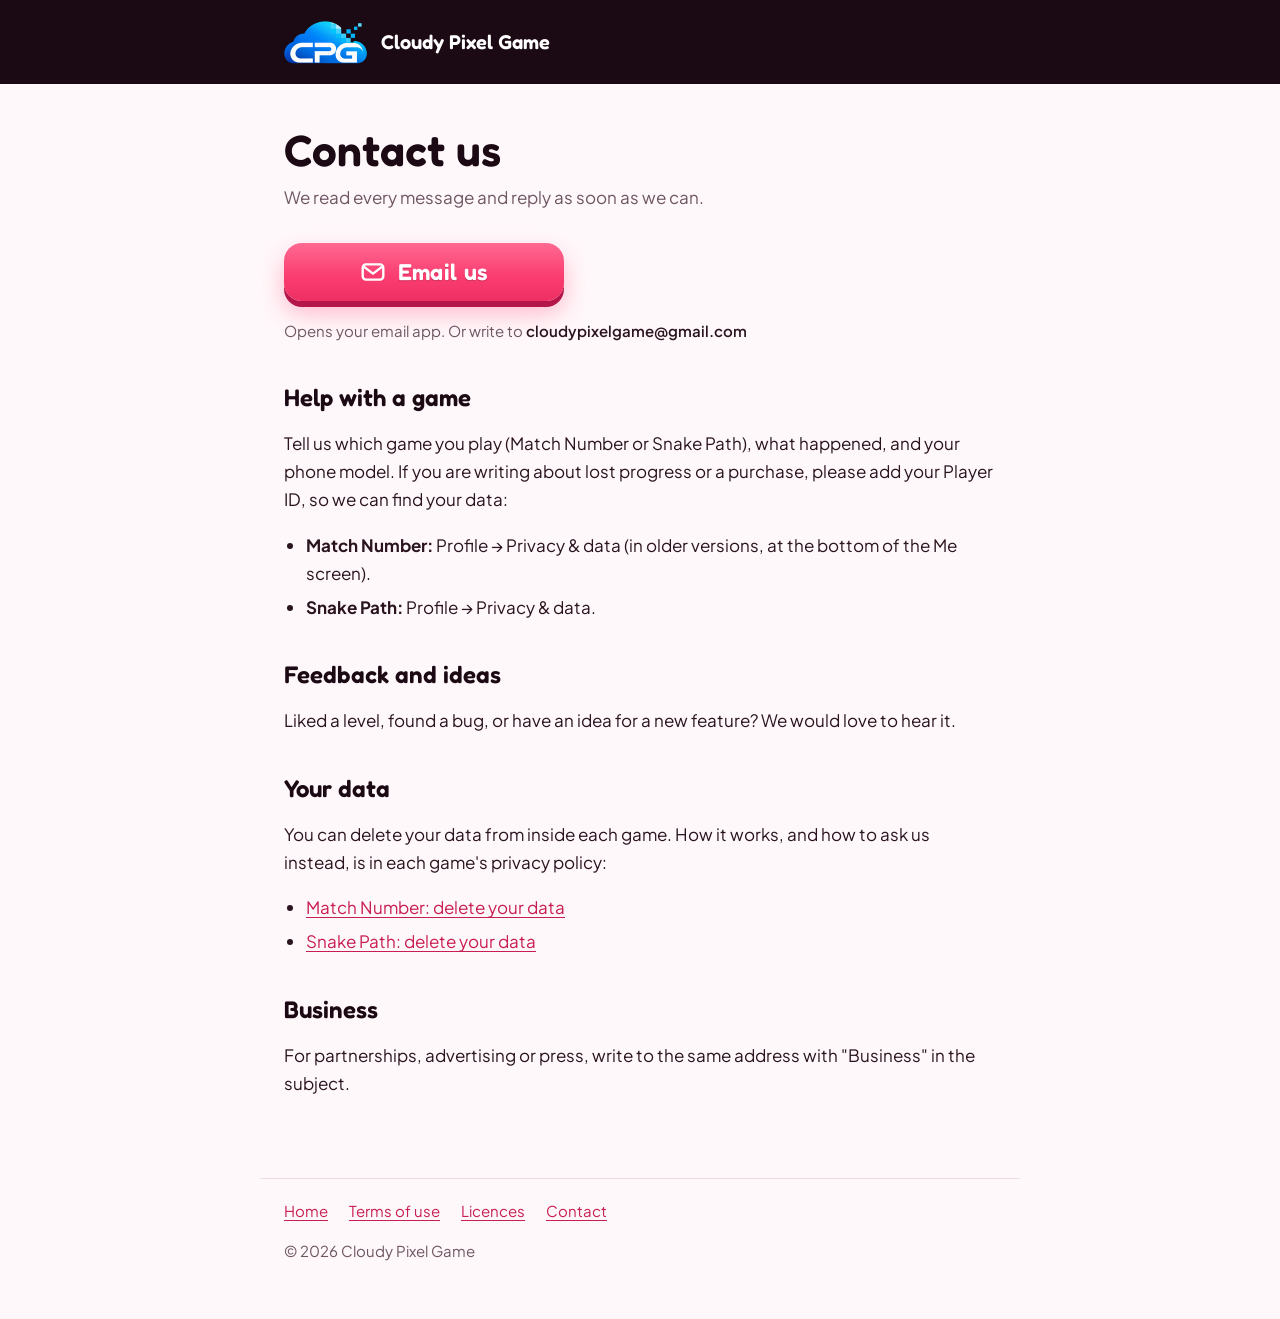
==== contact.html @ dd8f9dd3 "Add Contact us page with Email us button; footers link to it" ====
<!doctype html>
<html lang="en">
<head>
  <meta charset="utf-8">
  <meta name="viewport" content="width=device-width, initial-scale=1">
  <title>Contact us – Cloudy Pixel Game</title>
  <meta name="description" content="Contact Cloudy Pixel Game about Match Number, Snake Path, your progress, purchases or your data.">
  <link rel="icon" href="favicon.png">
  <link rel="preconnect" href="https://fonts.googleapis.com">
  <link rel="preconnect" href="https://fonts.gstatic.com" crossorigin>
  <link href="https://fonts.googleapis.com/css2?family=Fredoka:wght@600&family=Plus+Jakarta+Sans:wght@400;600&display=swap" rel="stylesheet">
  <link rel="stylesheet" href="style.css">
</head>
<body>
  <header class="band">
    <div class="band-inner">
      <img src="cpg-logo.png" alt="Cloudy Pixel Game logo" width="83" height="44">
      <a href="./">Cloudy Pixel Game</a>
    </div>
  </header>

  <main class="doc">
    <h1>Contact us</h1>
    <p class="updated">We read every message and reply as soon as we can.</p>

    <div class="cta">
      <a class="mail-button" href="mailto:cloudypixelgame@gmail.com">
        <svg viewBox="0 0 24 24" width="26" height="26" aria-hidden="true" focusable="false"><rect x="2.5" y="5" width="19" height="14" rx="3" fill="none" stroke="currentColor" stroke-width="2.2"/><path d="M3.5 7l8.5 6.5L20.5 7" fill="none" stroke="currentColor" stroke-width="2.2" stroke-linecap="round" stroke-linejoin="round"/></svg>
        <span>Email us</span>
      </a>
      <p class="cta-note">Opens your email app. Or write to <strong>cloudypixelgame@gmail.com</strong></p>
    </div>

    <h2>Help with a game</h2>
    <p>Tell us which game you play (Match Number or Snake Path), what happened, and your phone model. If you are writing about lost progress or a purchase, please add your Player ID, so we can find your data:</p>
    <ul>
      <li><strong>Match Number:</strong> Profile → Privacy &amp; data (in older versions, at the bottom of the Me screen).</li>
      <li><strong>Snake Path:</strong> Profile → Privacy &amp; data.</li>
    </ul>

    <h2>Feedback and ideas</h2>
    <p>Liked a level, found a bug, or have an idea for a new feature? We would love to hear it.</p>

    <h2>Your data</h2>
    <p>You can delete your data from inside each game. How it works, and how to ask us instead, is in each game's privacy policy:</p>
    <ul>
      <li><a href="match-number/privacy-policy.html#delete-data">Match Number: delete your data</a></li>
      <li><a href="snake-path/privacy-policy.html#delete-data">Snake Path: delete your data</a></li>
    </ul>

    <h2>Business</h2>
    <p>For partnerships, advertising or press, write to the same address with "Business" in the subject.</p>
  </main>

  <footer>
    <a href="./">Home</a>
    <a href="terms.html">Terms of use</a>
    <a href="licences.html">Licences</a>
    <a href="contact.html">Contact</a>
    <p>© 2026 Cloudy Pixel Game</p>
  </footer>
</body>
</html>
---- style.css ----
:root {
  --rose-deep: #1B0913;
  --rose: #FB3E72;
  --gold: #FFC93C;
  --paper: #FFF8FA;
  --ink: #2A1420;
  --muted: #6E5663;
  --line: #F1DCE4;
}

* { box-sizing: border-box; }

html { -webkit-text-size-adjust: 100%; }

body {
  margin: 0;
  background: var(--paper);
  color: var(--ink);
  font-family: "Plus Jakarta Sans", system-ui, -apple-system, "Segoe UI", Roboto, sans-serif;
  font-size: 17px;
  line-height: 1.65;
}

a { color: #C81E52; text-underline-offset: 3px; }
a:hover { color: var(--rose); }
a:focus-visible { outline: 3px solid var(--gold); outline-offset: 2px; border-radius: 4px; }

h1, h2, h3 {
  font-family: "Fredoka", "Plus Jakarta Sans", system-ui, sans-serif;
  font-weight: 600;
  line-height: 1.2;
  color: var(--rose-deep);
}

/* Top band: the game's own Rose surface */
.band {
  background: var(--rose-deep);
  color: #fff;
}
.band-inner {
  max-width: 760px;
  margin: 0 auto;
  padding: 20px 24px;
  display: flex;
  align-items: center;
  gap: 14px;
}
.band img { width: auto; height: 44px; display: block; }
.band a { color: #fff; text-decoration: none; font-family: "Fredoka", sans-serif; font-weight: 600; font-size: 20px; }

main {
  max-width: 760px;
  margin: 0 auto;
  padding: 40px 24px 64px;
}

/* Home page hero: a row of number tiles with the matched pair lit */
.tiles { display: flex; gap: 10px; margin: 8px 0 28px; flex-wrap: wrap; }
.tile {
  width: 56px; height: 56px;
  border-radius: 14px;
  display: grid; place-items: center;
  font-family: "Fredoka", sans-serif; font-weight: 600; font-size: 28px;
  background: #F4E6EC; color: var(--muted);
}
.tile.match { background: var(--rose); color: #fff; }
.tile.gold { background: var(--gold); color: var(--rose-deep); }

/* A second game on the home page */
.game { margin-top: 56px; padding-top: 40px; border-top: 1px solid var(--line); }

.hero h1 { font-size: clamp(40px, 8vw, 64px); margin: 0 0 8px; }
.hero .tagline { color: #B07A00; font-weight: 600; font-size: 20px; margin: 0 0 20px; }
.hero p { max-width: 60ch; }

.status {
  display: inline-block;
  margin-top: 8px;
  padding: 10px 18px;
  border-radius: 999px;
  background: var(--rose-deep);
  color: #fff;
  font-weight: 600;
}

/* Policy page */
.doc h1 { font-size: clamp(32px, 6vw, 44px); margin: 0 0 6px; }
.doc .updated { color: var(--muted); margin: 0 0 32px; }
.doc h2 { font-size: 24px; margin: 40px 0 10px; }
.doc h3 { font-size: 19px; margin: 24px 0 6px; }
.doc p, .doc li { max-width: 68ch; }
.doc ul { padding-left: 22px; }
.doc li { margin: 6px 0; }

.summary {
  border-left: 5px solid var(--rose);
  background: #fff;
  padding: 16px 20px;
  margin: 0 0 8px;
}
.summary p { margin: 0; }

.table-wrap { overflow-x: auto; margin: 12px 0; }
table { border-collapse: collapse; min-width: 560px; width: 100%; background: #fff; }
th, td { text-align: left; vertical-align: top; padding: 10px 12px; border: 1px solid var(--line); font-size: 15px; }
th { background: #FBEFF3; font-weight: 600; }

footer {
  border-top: 1px solid var(--line);
  max-width: 760px;
  margin: 0 auto;
  padding: 20px 24px 40px;
  color: var(--muted);
  font-size: 15px;
}
footer a { margin-right: 18px; }

@media (max-width: 520px) {
  body { font-size: 16px; }
  main { padding-top: 28px; }
  .tile { width: 46px; height: 46px; font-size: 23px; border-radius: 12px; }
}

/* Contact page: the main call to action, a chunky button like the games' own */
.cta { margin: 0 0 8px; }
.mail-button {
  display: inline-flex;
  align-items: center;
  justify-content: center;
  gap: 12px;
  min-width: 280px;
  padding: 16px 36px;
  border-radius: 18px;
  background: linear-gradient(180deg, #FF6A92 0%, var(--rose) 55%, #EE2F64 100%);
  color: #fff;
  font-family: "Fredoka", "Plus Jakarta Sans", system-ui, sans-serif;
  font-weight: 600;
  font-size: 23px;
  line-height: 1;
  letter-spacing: 0.3px;
  text-decoration: none;
  text-shadow: 0 1px 0 rgba(120, 10, 45, 0.35);
  box-shadow: 0 6px 0 #B5164A, 0 12px 24px rgba(251, 62, 114, 0.35);
  transition: transform 0.12s ease, box-shadow 0.12s ease, filter 0.12s ease;
}
.mail-button svg { flex: none; }
.mail-button:hover {
  color: #fff;
  filter: brightness(1.05);
  transform: translateY(-2px);
  box-shadow: 0 8px 0 #B5164A, 0 16px 28px rgba(251, 62, 114, 0.4);
}
.mail-button:active {
  transform: translateY(5px);
  box-shadow: 0 1px 0 #B5164A, 0 4px 10px rgba(251, 62, 114, 0.3);
}
.mail-button:focus-visible { outline: 3px solid var(--gold); outline-offset: 4px; border-radius: 18px; }
.cta-note { color: var(--muted); font-size: 15px; margin: 18px 0 0; overflow-wrap: anywhere; }
.cta-note strong { color: var(--ink); font-weight: 600; white-space: nowrap; }
@media (max-width: 520px) {
  .mail-button { display: flex; width: 100%; min-width: 0; }
}
@media (prefers-reduced-motion: reduce) {
  .mail-button { transition: none; }
}
a.status { text-decoration: none; }
a.status:hover { color: #fff; background: #3A1428; }
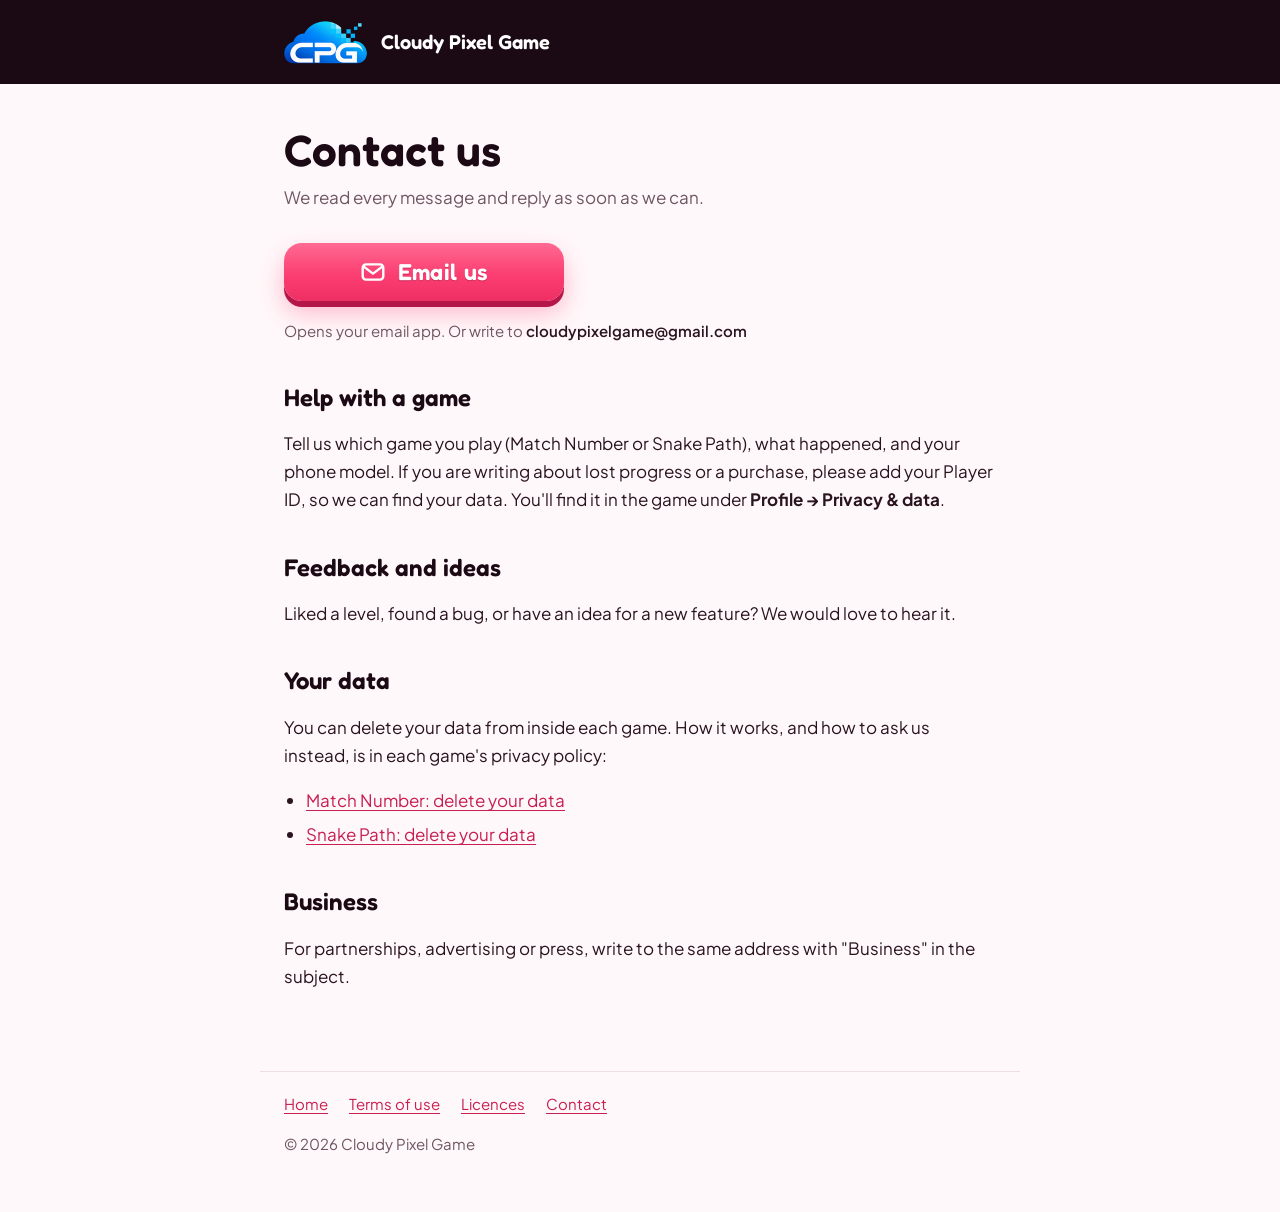
==== commit d66ecc44: "Home page: studio intro before the games; simpler Player ID line on Contact us" ====
--- a/contact.html
+++ b/contact.html
@@ -32,11 +32,7 @@
     </div>
 
     <h2>Help with a game</h2>
-    <p>Tell us which game you play (Match Number or Snake Path), what happened, and your phone model. If you are writing about lost progress or a purchase, please add your Player ID, so we can find your data:</p>
-    <ul>
-      <li><strong>Match Number:</strong> Profile → Privacy &amp; data (in older versions, at the bottom of the Me screen).</li>
-      <li><strong>Snake Path:</strong> Profile → Privacy &amp; data.</li>
-    </ul>
+    <p>Tell us which game you play (Match Number or Snake Path), what happened, and your phone model. If you are writing about lost progress or a purchase, please add your Player ID, so we can find your data. You'll find it in the game under <strong>Profile → Privacy &amp; data</strong>.</p>
 
     <h2>Feedback and ideas</h2>
     <p>Liked a level, found a bug, or have an idea for a new feature? We would love to hear it.</p>
--- a/style.css
+++ b/style.css
@@ -69,7 +69,7 @@
 /* A second game on the home page */
 .game { margin-top: 56px; padding-top: 40px; border-top: 1px solid var(--line); }
 
-.hero h1 { font-size: clamp(40px, 8vw, 64px); margin: 0 0 8px; }
+.hero .game-name { font-size: clamp(40px, 8vw, 64px); margin: 0 0 8px; }
 .hero .tagline { color: #B07A00; font-weight: 600; font-size: 20px; margin: 0 0 20px; }
 .hero p { max-width: 60ch; }
 
@@ -165,3 +165,38 @@
 }
 a.status { text-decoration: none; }
 a.status:hover { color: #fff; background: #3A1428; }
+
+/* Home page: the studio's introduction, before the games */
+.intro { padding: 8px 0 44px; margin-bottom: 40px; border-bottom: 1px solid var(--line); }
+.intro h1 { font-size: clamp(34px, 6.4vw, 52px); margin: 0 0 18px; max-width: 18ch; }
+.intro .lead { font-size: 19px; max-width: 58ch; margin: 0 0 28px; }
+.intro-actions { display: flex; flex-wrap: wrap; gap: 14px; }
+.button {
+  display: inline-flex;
+  align-items: center;
+  justify-content: center;
+  padding: 14px 28px;
+  border-radius: 16px;
+  background: linear-gradient(180deg, #FF6A92 0%, var(--rose) 55%, #EE2F64 100%);
+  color: #fff;
+  font-family: "Fredoka", "Plus Jakarta Sans", system-ui, sans-serif;
+  font-weight: 600;
+  font-size: 19px;
+  line-height: 1;
+  text-decoration: none;
+  box-shadow: 0 5px 0 #B5164A, 0 10px 20px rgba(251, 62, 114, 0.3);
+  transition: transform 0.12s ease, box-shadow 0.12s ease;
+}
+.button:hover { color: #fff; transform: translateY(-2px); box-shadow: 0 7px 0 #B5164A, 0 14px 24px rgba(251, 62, 114, 0.35); }
+.button:active { transform: translateY(4px); box-shadow: 0 1px 0 #B5164A, 0 4px 10px rgba(251, 62, 114, 0.25); }
+.button-quiet { background: #fff; color: var(--rose-deep); box-shadow: 0 5px 0 var(--line), 0 0 0 2px var(--line) inset; }
+.button-quiet:hover { color: var(--rose-deep); box-shadow: 0 7px 0 var(--line), 0 0 0 2px var(--line) inset; }
+.button-quiet:active { box-shadow: 0 1px 0 var(--line), 0 0 0 2px var(--line) inset; }
+.section-title { font-size: 15px; letter-spacing: 0.12em; text-transform: uppercase; color: var(--muted); margin: 0 0 4px; scroll-margin-top: 16px; }
+@media (max-width: 520px) {
+  .intro .lead { font-size: 17px; }
+  .intro-actions .button { flex: 1 1 100%; }
+}
+@media (prefers-reduced-motion: reduce) {
+  .button { transition: none; }
+}
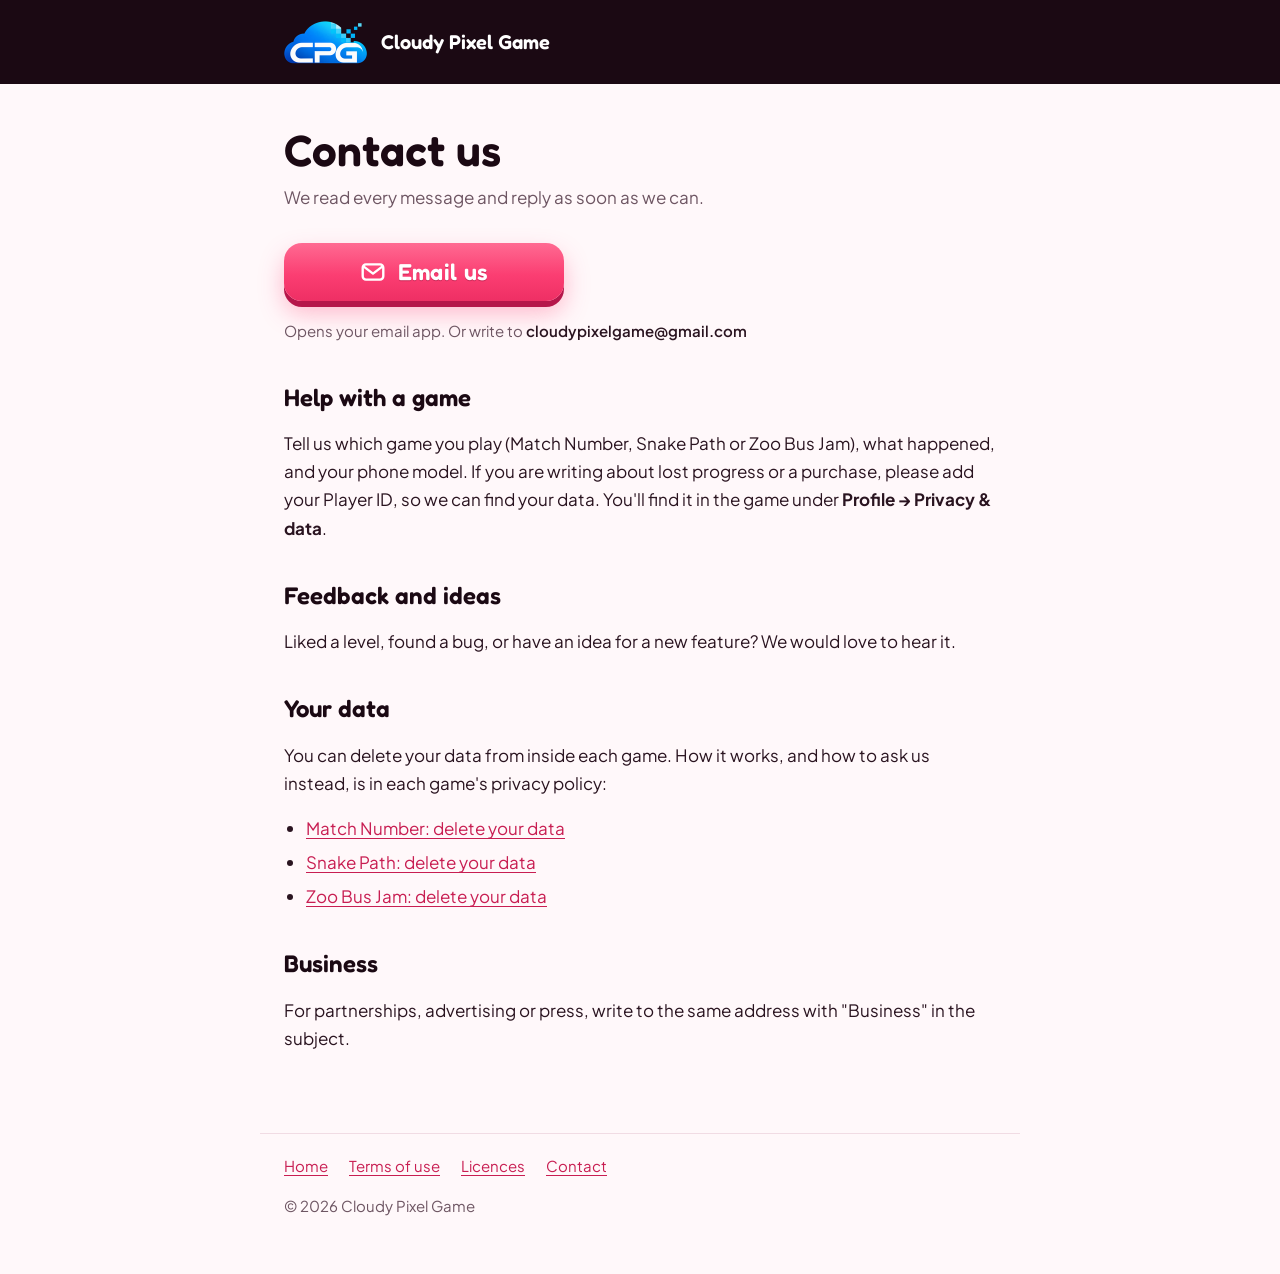
==== commit a9c53452: "Contact page: add Zoo Bus Jam (22 Nov 2026)" ====
--- a/contact.html
+++ b/contact.html
@@ -4,7 +4,7 @@
   <meta charset="utf-8">
   <meta name="viewport" content="width=device-width, initial-scale=1">
   <title>Contact us – Cloudy Pixel Game</title>
-  <meta name="description" content="Contact Cloudy Pixel Game about Match Number, Snake Path, your progress, purchases or your data.">
+  <meta name="description" content="Contact Cloudy Pixel Game about Match Number, Snake Path, Zoo Bus Jam, your progress, purchases or your data.">
   <link rel="icon" href="favicon.png">
   <link rel="preconnect" href="https://fonts.googleapis.com">
   <link rel="preconnect" href="https://fonts.gstatic.com" crossorigin>
@@ -32,7 +32,7 @@
     </div>
 
     <h2>Help with a game</h2>
-    <p>Tell us which game you play (Match Number or Snake Path), what happened, and your phone model. If you are writing about lost progress or a purchase, please add your Player ID, so we can find your data. You'll find it in the game under <strong>Profile → Privacy &amp; data</strong>.</p>
+    <p>Tell us which game you play (Match Number, Snake Path or Zoo Bus Jam), what happened, and your phone model. If you are writing about lost progress or a purchase, please add your Player ID, so we can find your data. You'll find it in the game under <strong>Profile → Privacy &amp; data</strong>.</p>
 
     <h2>Feedback and ideas</h2>
     <p>Liked a level, found a bug, or have an idea for a new feature? We would love to hear it.</p>
@@ -42,6 +42,7 @@
     <ul>
       <li><a href="match-number/privacy-policy.html#delete-data">Match Number: delete your data</a></li>
       <li><a href="snake-path/privacy-policy.html#delete-data">Snake Path: delete your data</a></li>
+      <li><a href="zoo-bus-jam/privacy-policy.html#delete-data">Zoo Bus Jam: delete your data</a></li>
     </ul>
 
     <h2>Business</h2>
--- a/style.css
+++ b/style.css
@@ -54,18 +54,6 @@
   padding: 40px 24px 64px;
 }
 
-/* Home page hero: a row of number tiles with the matched pair lit */
-.tiles { display: flex; gap: 10px; margin: 8px 0 28px; flex-wrap: wrap; }
-.tile {
-  width: 56px; height: 56px;
-  border-radius: 14px;
-  display: grid; place-items: center;
-  font-family: "Fredoka", sans-serif; font-weight: 600; font-size: 28px;
-  background: #F4E6EC; color: var(--muted);
-}
-.tile.match { background: var(--rose); color: #fff; }
-.tile.gold { background: var(--gold); color: var(--rose-deep); }
-
 /* A second game on the home page */
 .game { margin-top: 56px; padding-top: 40px; border-top: 1px solid var(--line); }
 
@@ -118,7 +106,6 @@
 @media (max-width: 520px) {
   body { font-size: 16px; }
   main { padding-top: 28px; }
-  .tile { width: 46px; height: 46px; font-size: 23px; border-radius: 12px; }
 }
 
 /* Contact page: the main call to action, a chunky button like the games' own */
@@ -192,7 +179,7 @@
 .button-quiet { background: #fff; color: var(--rose-deep); box-shadow: 0 5px 0 var(--line), 0 0 0 2px var(--line) inset; }
 .button-quiet:hover { color: var(--rose-deep); box-shadow: 0 7px 0 var(--line), 0 0 0 2px var(--line) inset; }
 .button-quiet:active { box-shadow: 0 1px 0 var(--line), 0 0 0 2px var(--line) inset; }
-.section-title { font-size: 15px; letter-spacing: 0.12em; text-transform: uppercase; color: var(--muted); margin: 0 0 4px; scroll-margin-top: 16px; }
+.section-title { font-size: 15px; letter-spacing: 0.12em; text-transform: uppercase; color: var(--muted); margin: 0 0 14px; scroll-margin-top: 16px; }
 @media (max-width: 520px) {
   .intro .lead { font-size: 17px; }
   .intro-actions .button { flex: 1 1 100%; }
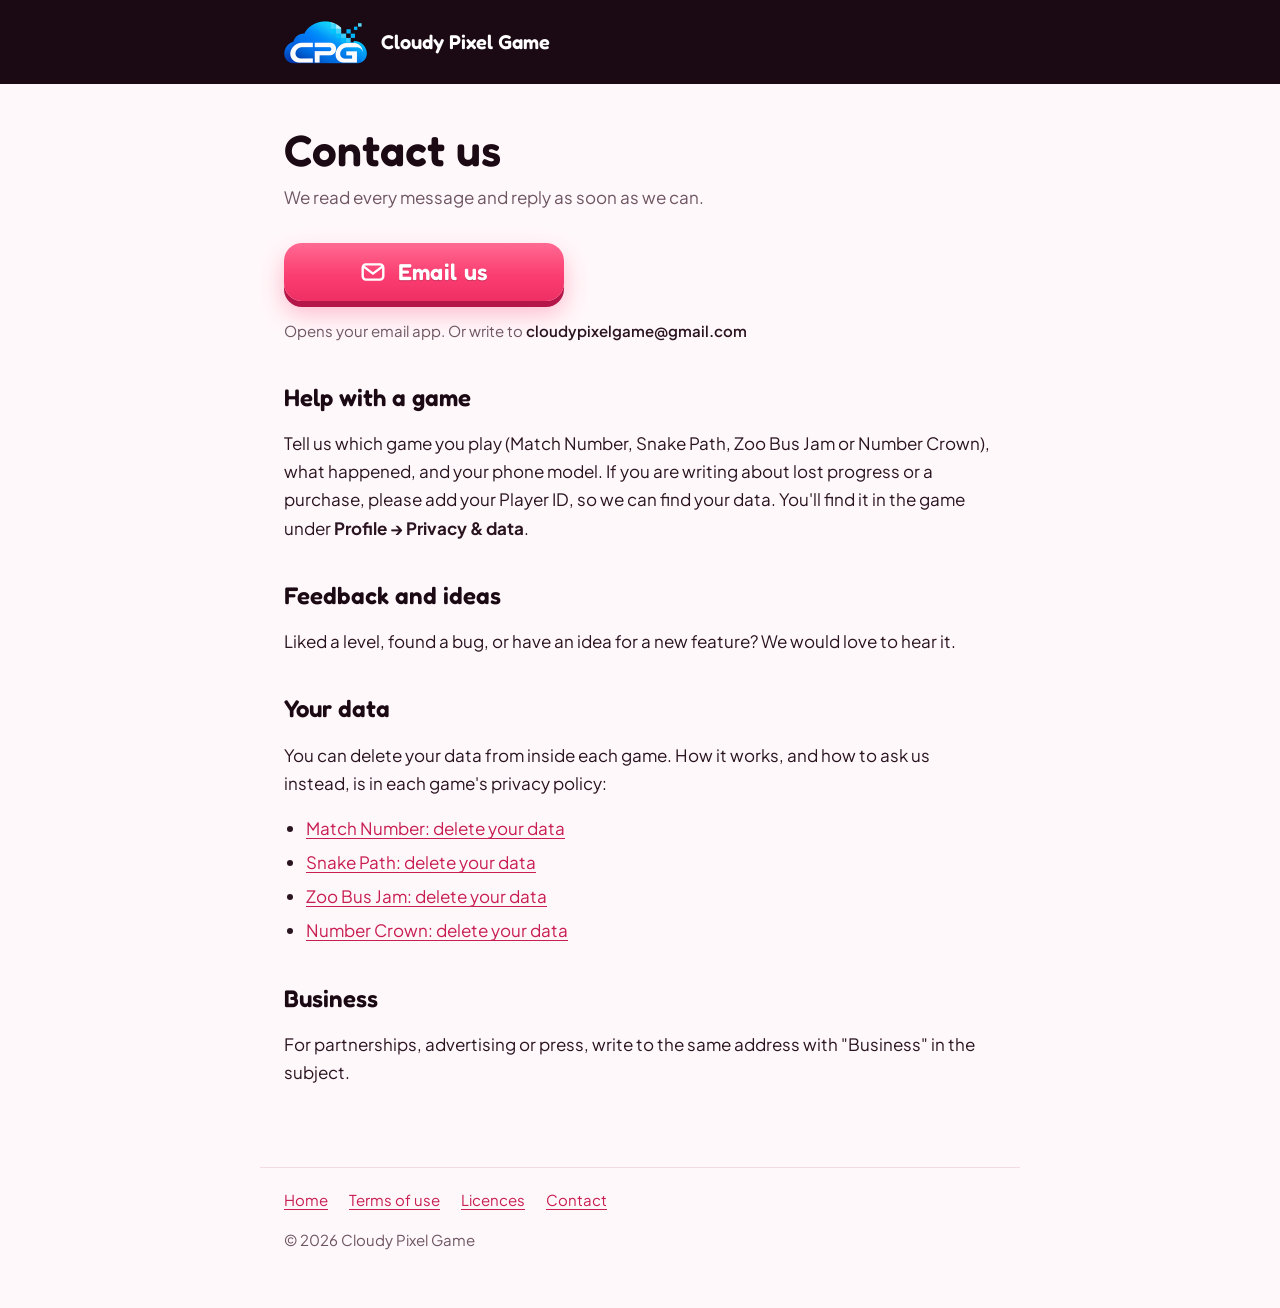
==== commit 47c0090b: "Home, Contact, Licences: add Number Crown (28 Nov 2026)" ====
--- a/contact.html
+++ b/contact.html
@@ -4,7 +4,7 @@
   <meta charset="utf-8">
   <meta name="viewport" content="width=device-width, initial-scale=1">
   <title>Contact us – Cloudy Pixel Game</title>
-  <meta name="description" content="Contact Cloudy Pixel Game about Match Number, Snake Path, Zoo Bus Jam, your progress, purchases or your data.">
+  <meta name="description" content="Contact Cloudy Pixel Game about Match Number, Snake Path, Zoo Bus Jam, Number Crown, your progress, purchases or your data.">
   <link rel="icon" href="favicon.png">
   <link rel="preconnect" href="https://fonts.googleapis.com">
   <link rel="preconnect" href="https://fonts.gstatic.com" crossorigin>
@@ -32,7 +32,7 @@
     </div>
 
     <h2>Help with a game</h2>
-    <p>Tell us which game you play (Match Number, Snake Path or Zoo Bus Jam), what happened, and your phone model. If you are writing about lost progress or a purchase, please add your Player ID, so we can find your data. You'll find it in the game under <strong>Profile → Privacy &amp; data</strong>.</p>
+    <p>Tell us which game you play (Match Number, Snake Path, Zoo Bus Jam or Number Crown), what happened, and your phone model. If you are writing about lost progress or a purchase, please add your Player ID, so we can find your data. You'll find it in the game under <strong>Profile → Privacy &amp; data</strong>.</p>
 
     <h2>Feedback and ideas</h2>
     <p>Liked a level, found a bug, or have an idea for a new feature? We would love to hear it.</p>
@@ -43,6 +43,7 @@
       <li><a href="match-number/privacy-policy.html#delete-data">Match Number: delete your data</a></li>
       <li><a href="snake-path/privacy-policy.html#delete-data">Snake Path: delete your data</a></li>
       <li><a href="zoo-bus-jam/privacy-policy.html#delete-data">Zoo Bus Jam: delete your data</a></li>
+      <li><a href="number-crown/privacy-policy.html#delete-data">Number Crown: delete your data</a></li>
     </ul>
 
     <h2>Business</h2>
